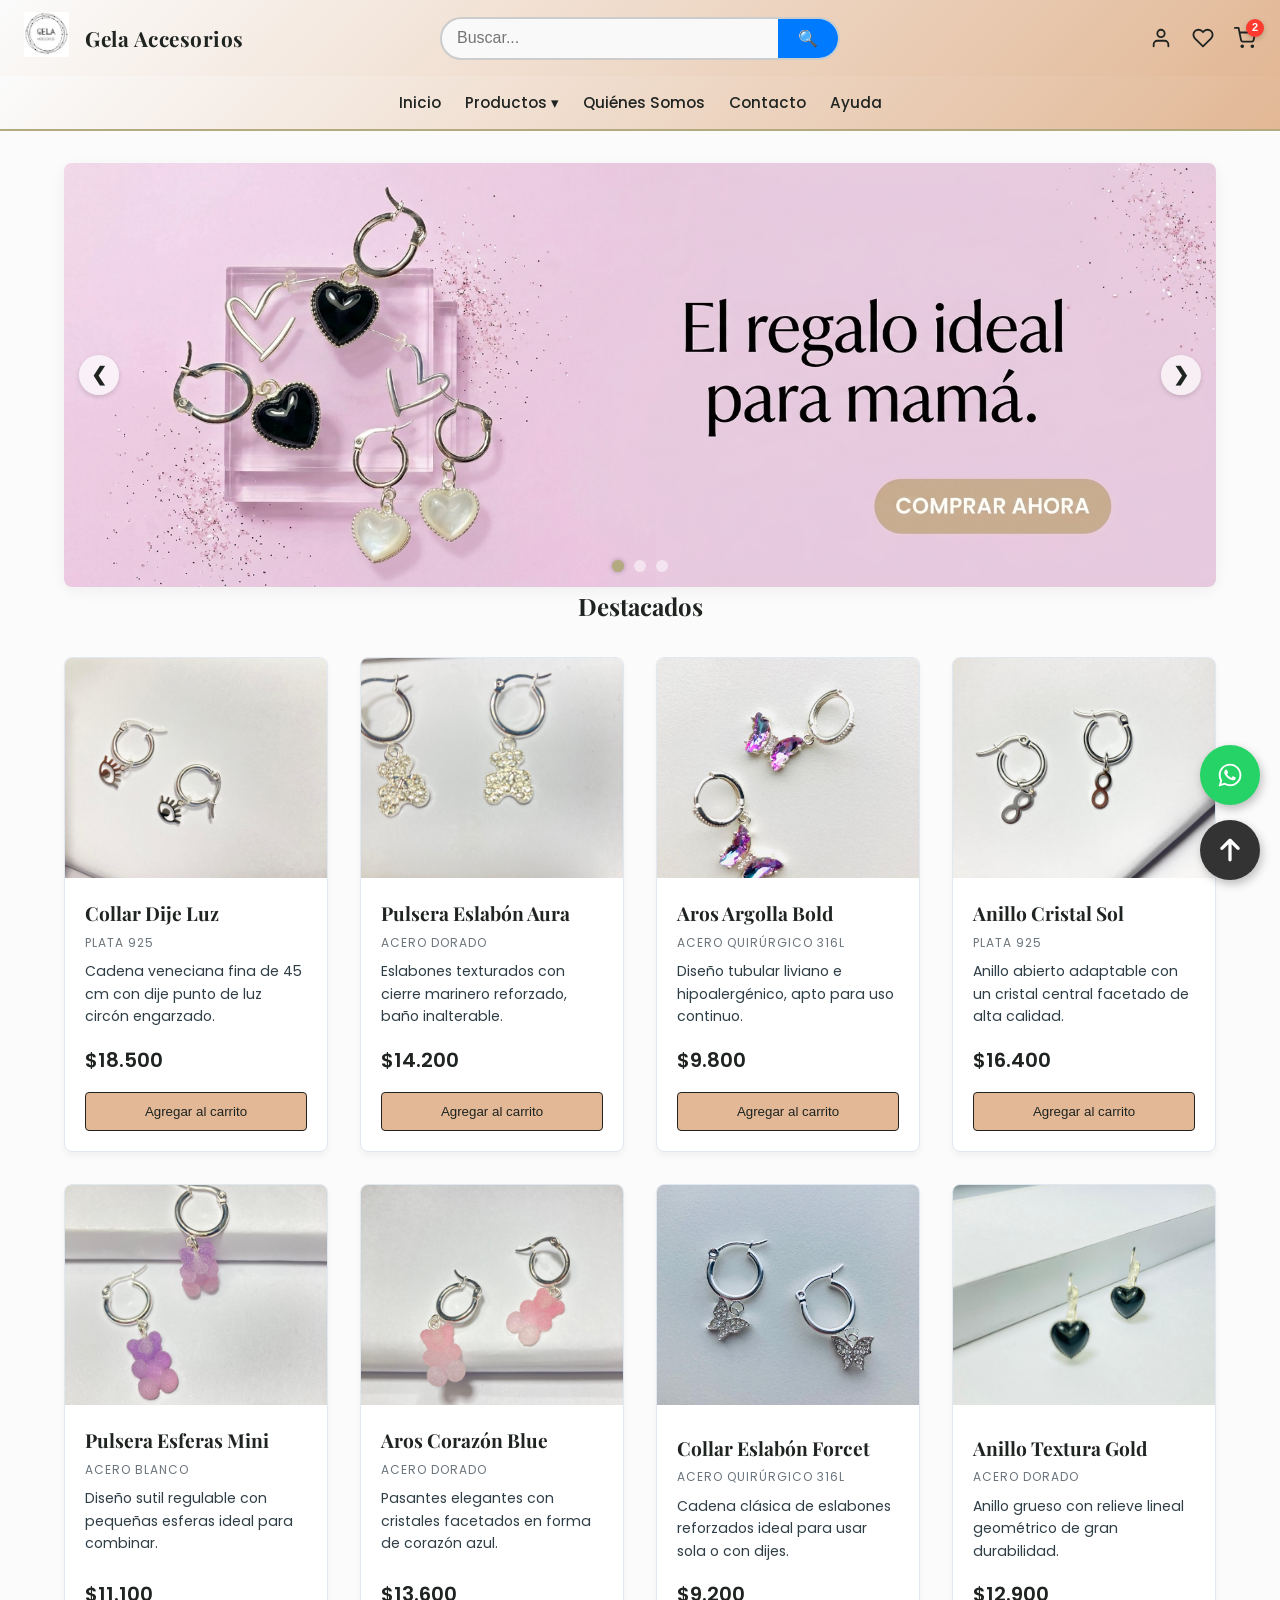
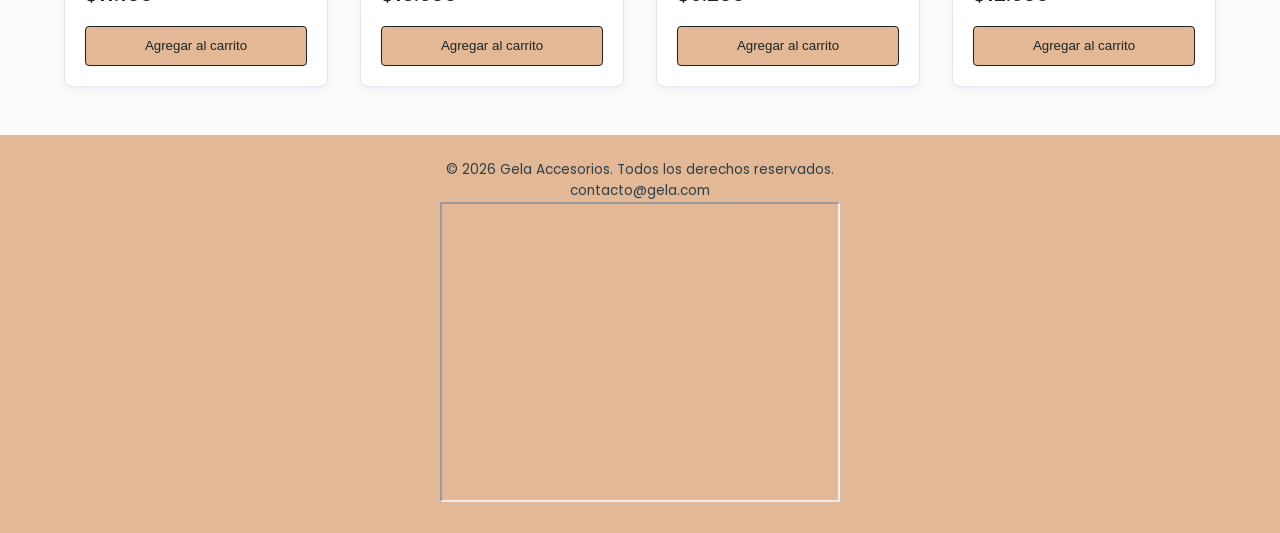
==== index.html @ bac07f98 "feat(index): clonar repositorio local se crea el proyecto en github, se clona todo el repositorio lo" ====
<!DOCTYPE html>
<html lang="es">
<head>
    <meta charset="UTF-8">
    <meta name="viewport" content="width=device-width, initial-scale=1.0">
    <title>Gela | Accesorios de Moda</title>
    <!-- Google Fonts: Playfair Display + Poppins -->
    <link rel="preconnect" href="https://fonts.googleapis.com">
    <link rel="preconnect" href="https://fonts.gstatic.com" crossorigin>
    <link href="https://fonts.googleapis.com/css2?family=Playfair+Display:wght@600;700&family=Poppins:wght@300;400;500;600&display=swap" rel="stylesheet">

    <!-- CSS Externo con ruta relativa desde la raíz -->
    <link rel="stylesheet" href="./css/styles.css">

    <link rel="icon" type="image/png" href="./assets/img/logo.png">

</head>
<body id="arriba">

    <!-- Encabezado con Logo y Título -->
    <header class="header">
        <!-- Bloque 1: Marca (Izquierda) -->
        <div class="header__brand">
            <a href="./index.html" class="nav__link">
                <img src="./assets/img/ui/logo.png" alt="Logotipo oficial de Gela Joyas" width="120" class="header__logo">
            </a>
            <div class="header__textos">
                <h1 class="header__title">Gela Accesorios</h1>            
            </div>
        </div>
        <!-- Bloque 2: Buscador (Centro) -->
        <form class="search-container" onsubmit="return false;">
            <input type="search" placeholder="Buscar..." class="search-input">
            <button type="submit" class="search-btn">🔍</button>
        </form>
        <!-- Bloque 3: Espaciador Invisible (Derecha) -->
        <nav class="header__actions">
            <!-- Icono de Usuario -->
            <a href="./pages/login.html" class="action-btn" title="Iniciar Sesión">
                <svg xmlns="http://w3.org" width="22" height="22" viewBox="0 0 24 24" fill="none" stroke="currentColor" stroke-width="2" stroke-linecap="round" stroke-linejoin="round"><path d="M20 21v-2a4 4 0 0 0-4-4H8a4 4 0 0 0-4 4v2"></path><circle cx="12" cy="7" r="4"></circle></svg>
            </a>
            <!-- Icono de Favoritos -->
            <a href="./pages/favoritos.html" class="action-btn" title="Mis Favoritos">
                <svg xmlns="http://w3.org" width="22" height="22" viewBox="0 0 24 24" fill="none" stroke="currentColor" stroke-width="2" stroke-linecap="round" stroke-linejoin="round"><path d="M20.84 4.61a5.5 5.5 0 0 0-7.78 0L12 5.67l-1.06-1.06a5.5 5.5 0 0 0-7.78 7.78l1.06 1.06L12 21.23l7.78-7.78 1.06-1.06a5.5 5.5 0 0 0 0-7.78z"></path></svg>
            </a>
            <!-- Icono de Carrito con Contador -->
            <a href="./pages/carrito.html" class="action-btn action-btn--cart" title="Carrito de Compras">
                <svg xmlns="http://w3.org" width="22" height="22" viewBox="0 0 24 24" fill="none" stroke="currentColor" stroke-width="2" stroke-linecap="round" stroke-linejoin="round"><circle cx="9" cy="21" r="1"></circle><circle cx="20" cy="21" r="1"></circle><path d="M1 1h4l2.68 13.39a2 2 0 0 0 2 1.61h9.72a2 2 0 0 0 2-1.61L23 6H6"></path></svg>
                <span class="cart-badge">2</span>
            </a>
        </nav>
    </header>



    <!-- Barra de Navegación con Lista Desordenada -->
    <nav class="nav">
        <ul class="nav__list">
            <li class="nav__item"><a href="./index.html" class="nav__link">Inicio</a></li>            
            <li class="dropdown nav__item">
                <a href="./pages/productos.html" class="drop-btn">Productos ▾</a>
                <ul class="dropdown-menu">
                    <li><a href="#">Plata 925</a></li>
                    <li><a href="#">Acero Quirúrgico</a></li>
                    <li><a href="#">Acero Blanco</a></li>
                    <li><a href="#">Acero Dorado</a></li>
                </ul>
            </li>
            <li class="nav__item"><a href="./pages/quienes-somos.html" class="nav__link">Quiénes Somos</a></li>
            <li class="nav__item"><a href="./pages/contacto.html" class="nav__link">Contacto</a></li>
            <li class="nav__item"><a href="./pages/ayuda.html" class="nav__link">Ayuda</a></li>
        </ul>
    </nav>


    <!-- Contenido Principal -->
    <!-- Contenido Principal -->
    <main class="main-content">

        <!-- SECCIÓN 1: Banner / Carrusel (Ocupa todo el ancho) -->
        <!-- SECCIÓN 1: Banner / Carrusel (Contenido a 1200px con 3 slides, hipervínculos y flechas) -->
        <section class="banner-carousel">
            <!-- 1. Tres controles de radio (uno para cada banner) -->
            <input type="radio" name="carousel-control" id="slide-1" checked class="banner-carousel__input">
            <input type="radio" name="carousel-control" id="slide-2" class="banner-carousel__input">
            <input type="radio" name="carousel-control" id="slide-3" class="banner-carousel__input">

            <!-- 2. Contenedor con imágenes envueltas en hipervínculos -->
            <div class="banner-carousel__slides">
                <!-- Banner 1 -->
                <div class="banner-carousel__slide">
                    <a href="./pages/productos.html" class="banner-carousel__link" title="Ver Especial Día de la Madre">
                        <img src="./assets/img/banners/banner-carrousel-inicio-especial-dia-de-la-madre.jpg" alt="Especial Dia de la Madre">
                    </a>
                </div>
                <!-- Banner 2 -->
                <div class="banner-carousel__slide">
                    <a href="./pages/contacto.html" class="banner-carousel__link" title="Ver Productos con descuento">
                        <img src="./assets/img/banners/banner-carrousel-inicio-descuento-3.jpg" alt="Descuento para pagos con Transferencia o Efectivo">
                    </a>
                </div>
                <!-- Banner 3 (NUEVO) -->
                <div class="banner-carousel__slide">
                    <a href="./pages/carrito.html" class="banner-carousel__link" title="Ver Pagos en Cuotas sin Interés">
                        <img src="./assets/img/banners/banner-carrousel-inicio-cuotas-3.jpg" alt="Pagos en Cuotas sin Interés">
                    </a>
                </div>
            </div>

            <!-- 3. NUEVO: Flechas de navegación (Aparecen condicionalmente según el slide activo) -->
            <div class="banner-carousel__arrows">
                <!-- Flechas que se muestran cuando está el Slide 1 -->
                <div class="banner-carousel__arrow-group arrow-group-1">
                    <label for="slide-3" class="banner-carousel__arrow arrow-left">❮</label>
                    <label for="slide-2" class="banner-carousel__arrow arrow-right">❯</label>
                </div>
                <!-- Flechas que se muestran cuando está el Slide 2 -->
                <div class="banner-carousel__arrow-group arrow-group-2">
                    <label for="slide-1" class="banner-carousel__arrow arrow-left">❮</label>
                    <label for="slide-3" class="banner-carousel__arrow arrow-right">❯</label>
                </div>
                <!-- Flechas que se muestran cuando está el Slide 3 -->
                <div class="banner-carousel__arrow-group arrow-group-3">
                    <label for="slide-2" class="banner-carousel__arrow arrow-left">❮</label>
                    <label for="slide-1" class="banner-carousel__arrow arrow-right">❯</label>
                </div>
            </div>

            <!-- 4. Puntos controladores de abajo (Actualizado a 3) -->
            <div class="banner-carousel__controls">
                <label for="slide-1" class="banner-carousel__bullet"></label>
                <label for="slide-2" class="banner-carousel__bullet"></label>
                <label for="slide-3" class="banner-carousel__bullet"></label>
            </div>
        </section>

        <!-- SECCIÓN 2: Productos Destacados (Estructura optimizada de 2 filas de 4 productos) -->
        <section class="catalog">
        <h2 class="section-title">Destacados</h2>
        
        <div class="products-grid-container">
            <!-- Fila 1 - Producto 1 -->
            <article class="card">
            <img src="assets/img/products/aros-acero-blanco-argolla-dije-1.jpg" alt="Collar con un dije de punto de luz en plata 925" class="card__img">
            <div class="card__body">
                <h3 class="card__title">Collar Dije Luz</h3>
                <span class="card__material">Plata 925</span>
                <p class="card__description">Cadena veneciana fina de 45 cm con dije punto de luz circón engarzado.</p>
                <p class="card__price">$18.500</p>
                <button class="card__btn">Agregar al carrito</button>
            </div>
            </article>

            <!-- Fila 1 - Producto 2 -->
            <article class="card">
            <img src="assets/img/products/aros-acero-blanco-argolla-dije-2.jpg" alt="Pulsera de eslabones gruesos de acero dorado" class="card__img">
            <div class="card__body">
                <h3 class="card__title">Pulsera Eslabón Aura</h3>
                <span class="card__material">Acero Dorado</span>
                <p class="card__description">Eslabones texturados con cierre marinero reforzado, baño inalterable.</p>
                <p class="card__price">$14.200</p>
                <button class="card__btn">Agregar al carrito</button>
            </div>
            </article>

            <!-- Fila 1 - Producto 3 -->
            <article class="card">
            <img src="assets/img/products/aros-acero-blanco-argolla-dije-3.jpg" alt="Aros argollas bold gruesas de acero quirúrgico" class="card__img">
            <div class="card__body">
                <h3 class="card__title">Aros Argolla Bold</h3>
                <span class="card__material">Acero Quirúrgico 316L</span>
                <p class="card__description">Diseño tubular liviano e hipoalergénico, apto para uso continuo.</p>
                <p class="card__price">$9.800</p>
                <button class="card__btn">Agregar al carrito</button>
            </div>
            </article>

            <!-- Fila 1 - Producto 4 -->
            <article class="card">
            <img src="./assets/img/products/aros-acero-blanco-argolla-dije-4.jpg" alt="Anillo regulable con cristal brillante central" class="card__img">
            <div class="card__body">
                <h3 class="card__title">Anillo Cristal Sol</h3>
                <span class="card__material">Plata 925</span>
                <p class="card__description">Anillo abierto adaptable con un cristal central facetado de alta calidad.</p>
                <p class="card__price">$16.400</p>
                <button class="card__btn">Agregar al carrito</button>
            </div>
            </article>

            <!-- Fila 2 - Producto 5 -->
            <article class="card">
            <img src="./assets/img/products/aros-acero-blanco-argolla-dije-5.jpg" alt="Pulsera delicada de acero blanco con dijes pequeños" class="card__img">
            <div class="card__body">
                <h3 class="card__title">Pulsera Esferas Mini</h3>
                <span class="card__material">Acero Blanco</span>
                <p class="card__description">Diseño sutil regulable con pequeñas esferas ideal para combinar.</p>
                <p class="card__price">$11.100</p>
                <button class="card__btn">Agregar al carrito</button>
            </div>
            </article>

            <!-- Fila 2 - Producto 6 -->
            <article class="card">
            <img src="./assets/img/products/aros-acero-blanco-argolla-dije-6.jpg" alt="Aros colgantes dorados con dije de corazón azul brillante" class="card__img">
            <div class="card__body">
                <h3 class="card__title">Aros Corazón Blue</h3>
                <span class="card__material">Acero Dorado</span>
                <p class="card__description">Pasantes elegantes con cristales facetados en forma de corazón azul.</p>
                <p class="card__price">$13.600</p>
                <button class="card__btn">Agregar al carrito</button>
            </div>
            </article>

            <!-- Fila 2 - Producto 7 -->
            <article class="card">
            <a href="./pages/productos.html">
                <img src="./assets/img/products/aros-acero-blanco-argolla-dije-7.jpg" alt="Collar de cadena de eslabones medianos de acero quirurgico" class="card__img">
            </a>
            <div class="card__body">
                <h3 class="card__title">Collar Eslabón Forcet</h3>
                <span class="card__material">Acero Quirúrgico 316L</span>
                <p class="card__description">Cadena clásica de eslabones reforzados ideal para usar sola o con dijes.</p>
                <p class="card__price">$9.200</p>
                <button class="card__btn">Agregar al carrito</button>
            </div>
            </article>

            <!-- Fila 2 - Producto 8 -->
            <article class="card">
            <a href="./pages/productos.html">
                <img src="./assets/img/products/aros-acero-blanco-colgante-1.jpg" alt="Anillo ancho de acero dorado con detalles grabados" class="card__img">
            </a>
            <div class="card__body">
                <h3 class="card__title">Anillo Textura Gold</h3>
                <span class="card__material">Acero Dorado</span>
                <p class="card__description">Anillo grueso con relieve lineal geométrico de gran durabilidad.</p>
                <p class="card__price">$12.900</p>
                <button class="card__btn">Agregar al carrito</button>
            </div>
            </article>
        </div>
        </section>


    </main>


    <!-- Pie de página -->
    <footer class="footer">
        <p>&copy; 2026 Gela Accesorios. Todos los derechos reservados.</p>
        <p><a href="mailto:contacto@gela.com">contacto@gela.com</a></p>
        <div class="multimedia__location-container">
            <iframe src="https://www.google.com/maps/embed?pb=!1m14!1m8!1m3!1d3271.453018728175!2d-57.953258886656286!3d-34.92017382270907!3m2!1i1024!2i768!4f13.1!3m3!1m2!1s0x95a2e62e3fc93575%3A0x6ffaec3bf616e000!2sPlaza%20Moreno!5e0!3m2!1ses!2sar!4v1790813169656!5m2!1ses!2sar" 
            width="400" height="300" allowfullscreen="" loading="lazy" referrerpolicy="strict-origin-when-cross-origin" title="Ubicación de nuestro showroom de joyas"></iframe>
        </div>
    </footer>

    <!-- Contenedor de botones flotantes -->
    <div class="botones-flotantes">
        
        <!-- Botón de WhatsApp -->
        <a href="https://wa.me" class="btn-flotante btn-whatsapp" target="_blank" aria-label="Chat de WhatsApp">
        <!-- Icono Oficial de WhatsApp en SVG -->
        <svg xmlns="http://w3.org" viewBox="0 0 448 512" class="icono-svg">
            <path fill="currentColor" d="M380.9 97.1C339 55.1 283.2 32 223.9 32c-122.4 0-222 99.6-222 222 0 39.1 10.2 77.3 29.6 111L0 480l117.7-30.9c32.4 17.7 68.9 27 106.1 27h.1c122.3 0 224.1-99.6 224.1-222 0-59.3-25.2-115-67.1-157zm-157 341.6c-33.2 0-65.7-8.9-94-25.7l-6.7-4-69.8 18.3L72 359.2l-4.4-7c-18.5-29.4-28.2-63.3-28.2-98.2 0-101.7 82.8-184.5 184.6-184.5 49.3 0 95.6 19.2 130.4 54.1 34.8 34.9 56.2 81.2 56.1 130.5 0 101.8-84.9 184.6-186.6 184.6zm101.2-138.2c-5.5-2.8-32.8-16.2-37.9-18-5.1-1.9-8.8-2.8-12.5 2.8-3.7 5.6-14.3 18-17.6 21.8-3.2 3.7-6.5 4.2-12 1.4-32.6-16.3-54-29.1-75.5-66-5.7-9.8 5.7-9.1 16.3-30.3 1.8-3.7.9-6.9-.5-9.7-1.4-2.8-12.5-30.1-17.1-41.2-4.5-10.8-9.1-9.3-12.5-9.5-3.2-.2-6.9-.2-10.6-.2-3.7 0-9.7 1.4-14.8 6.9-5.1 5.6-19.4 19-19.4 46.3 0 27.3 19.9 53.7 22.6 57.4 2.8 3.7 39.1 59.7 94.8 83.8 35.2 15.2 49 16.5 66.6 13.9 10.7-1.6 32.8-13.4 37.4-26.4 4.6-13 4.6-24.1 3.2-26.4-1.3-2.5-5-3.9-10.5-6.6z"/>
        </svg>
        </a>

        <!-- Botón Volver Arriba -->
        <a href="#arriba" class="btn-flotante btn-subir" aria-label="Volver arriba">
        <!-- Flecha Estilizada en SVG -->
        <svg xmlns="http://w3.org" viewBox="0 0 384 512" class="icono-svg">
            <path fill="currentColor" d="M214.6 41.4c-12.5-12.5-32.8-12.5-45.3 0l-160 160c-12.5 12.5-12.5 32.8 0 45.3s32.8 12.5 45.3 0L160 141.2V448c0 17.7 14.3 32 32 32s32-14.3 32-32V141.2L329.4 246.6c12.5 12.5 32.8 12.5 45.3 0s12.5-32.8 0-45.3l-160-160z"/>
        </svg>
        </a>

    </div>

</body>
</html>
---- css/styles.css ----
/* INDICE 

1- RESET Y CONFIGURACIÓN BASE
2- HEADER
3- BARRA DE NAVEGACIÓN
4- CONTENIDO PRINCIPAL & SECCIONES COMPLETAS (index.html)
5- FOOTER
6- FOOTER
7- SECCIÓN PRODUCTOS CON FLEXBOX
8- SECCIÓN RESEÑAS CON CSS GRID
9- ESTILOS BASE DEL FORMULARIO DE CONTACTO (contacto.html)
10- MEDIA QUERIES - DISEÑO RESPONSIVO
*/



/* ==========================================================================
   1. RESET Y CONFIGURACIÓN BASE
   ========================================================================== */
* {
  margin: 0;
  padding: 0;
  box-sizing: border-box;
}

:root {
  /* Paleta cromática: Gela Joyas */
  --color-primary: #1f2421;      /* Carbón / Grafito oscuro */
  --color-accent: #b4aa80;       /* Dorado satinado */
  --color-accent-light: #e2b896; /* Dorado suave */
  --color-bg-light: #fbfbfb;     /* Blanco roto */
  --color-surface: #ffffff;      /* Superficie tarjetas */
  --color-text: #2f3e46;         /* Texto principal legible */
  --color-muted: #6c757d;        /* Texto secundario */
  --color-border: #e2e8f0;       /* Bordes sutiles */

  /* Tipografías de Google Fonts */
  --font-titles: 'Playfair Display', serif;
  --font-body: 'Poppins', sans-serif;
}

body {
  font-family: var(--font-body);
  background-color: var(--color-bg-light);
  color: var(--color-text);
  line-height: 1.6;
  min-height: 100vh;
  display: flex;
  flex-direction: column;
}

/* ==========================================================================
   2. HEADER
   ========================================================================== */
.header {
  background: linear-gradient(135deg, var(--color-bg-light) 0%, var(--color-accent-light) 100%);
  color: var(--color-surface);
  padding: 0.75rem 1.5rem; 
  display: flex;
  align-items: center;  
  justify-content: space-between;
}

/* NUEVO: Mantiene el logo y el texto juntos a la izquierda con su propio espacio */
.header__brand {
  display: flex;
  align-items: center;
  gap: 1rem;
  flex: 1; /* Permite que el contenedor crezca y ocupe espacio disponible */
  min-width: 220px; /* Evita que el contenido se desborde en pantallas pequeñas */
}

.header__logo {
  max-width: 45px;
  height: auto;
}

.header__title {
  font-family: var(--font-titles);
  font-size: 1.3rem;
  letter-spacing: 0.5px;
  color: var(--color-primary);
  margin: 0;
  line-height: 1; /* Evita que el título genere altura extra innecesaria */
}

/* Contenedor principal de la barra de búsqueda */
.search-container {
  display: flex;
  align-items: center;
  width: 100%;
  max-width: 400px; /* Controla el ancho máximo */
  margin: 0;  
  border: 2px solid #ccc;
  border-radius: 25px; /* Bordes redondeados */
  overflow: hidden; /* Mantiene el contenido dentro de los bordes redondeados */
  background-color: #f9f9f9; /* Color de fondo suave */
  transition: border-color 0.3s ease;
}

/* Estilos para el campo de texto */
.search-input {
  flex: 1;
  border: none;
  padding: 10px 15px;
  font-size: 16px;
  outline: none; /* Quita el borde azul por defecto del navegador */
  background: transparent;
}

/* Estilos para el botón de búsqueda */
.search-btn {
  background: #007BFF; /* Color azul de fondo */
  border: none;
  color: white;
  padding: 10px 20px;
  cursor: pointer;
  font-size: 16px;
  transition: background 0.3s ease;
}

/* Efecto al pasar el mouse por el botón */
.search-btn:hover {
  background: #0056b3;
}

/* Efecto visual cuando el usuario hace clic dentro de la barra */
.search-container:focus-within {
  border-color: #007BFF;
  box-shadow: 0 0 8px rgba(0, 123, 255, 0.2);
}


/* NUEVO - Bloque 3: Menú de acciones a la derecha */
.header__actions {
  display: flex;
  align-items: center;
  justify-content: flex-end; /* Empuja los iconos hacia el extremo derecho */
  gap: 1.25rem; /* Espaciado entre cada icono */
  flex: 1; 
  min-width: 220px; /* IMPORTANTE: Mismo tamaño mínimo que .header__brand para no romper el centrado */
}

/* Estilos individuales para cada icono/enlace */
.action-btn {
  text-decoration: none;
  color: var(--color-primary); 
  display: flex;
  align-items: center;
  transition: transform 0.2s ease, color 0.2s ease;
  position: relative; /* Clave para posicionar el contador encima */
}

/* Efecto hover interactivo */
.action-btn:hover {
  transform: scale(1.1); /* Crece sutilmente al pasar el mouse */
  opacity: 0.8;
}

.cart-badge { /* contador flotante del carrito*/
  position: absolute;
  top: -8px;      /* Lo mueve hacia arriba del icono */
  right: -8px;    /* Lo mueve hacia la derecha del icono */
  background-color: #ff3b30; /* Rojo vibrante de alerta */
  color: white;
  font-size: 11px;
  font-weight: bold;
  font-family: sans-serif;
  border-radius: 50%;
  width: 18px;
  height: 18px;
  display: flex;
  align-items: center;
  justify-content: center;
  box-shadow: 0 2px 5px rgba(0,0,0,0.2);
}


/* ==========================================================================
   3. BARRA DE NAVEGACIÓN
   ========================================================================== */
.nav {
  background: linear-gradient(135deg, var(--color-bg-light) 0%, var(--color-accent-light) 100%);
  border-bottom: 2px solid var(--color-accent);
}

.nav__list {
  list-style: none; /* Quita viñetas */
  display: flex;    /* Alinea horizontalmente */
  justify-content: center;
  gap: 1.5rem;
  padding: 0.85rem 1rem;
}

/* CLAVE 1: El padre debe ser relativo para que el submenú se alinee justo debajo */
.dropdown {
  position: relative;
}

.nav__link, .drop-btn {
  text-decoration: none; /* Quita subrayado */
  color: var(--color-primary);
  font-size: 0.95rem;
  font-weight: 500;
  transition: color 0.3s ease;
  background: none;
  border: none;
  cursor: pointer;
  padding: 0;
}

.nav__link:hover, .drop-btn:hover {
  color: var(--color-accent);
}

/* Ocultar el submenú por defecto */
.dropdown-menu {
  display: none;
  position: absolute;
  top: 100%; /* Justo debajo del elemento principal */
  left: 50%; /* Lo centramos respecto al botón "Categorías" */
  transform: translateX(-50%); /* Ajuste fino de centrado */
  background-color: var(--color-accent-light); /* Usa tu color primario */
  border: 1px solid var(--color-accent); /* Borde sutil a juego */
  list-style: none;
  min-width: 160px;
  box-shadow: 0px 8px 16px rgba(0,0,0,0.2);
  padding: 0;
  margin: 0;
  z-index: 100; /* Asegura que quede por encima de otros elementos */
}

/* Mostrar el submenú al pasar el cursor */
.dropdown:hover .dropdown-menu {
  display: block;
}

/* Estilos de los enlaces del submenú */
.dropdown-menu li a {
  display: block;
  color: var(--color-text);
  text-decoration: none;
  padding: 10px 15px;
  font-size: 0.9rem;
  transition: background-color 0.2s ease;
}

.dropdown-menu li a:hover {
  background-color: var(--color-accent); /* Cambia al color acento al pasar el cursor */
  color: var(--color-primary); /* Invierte el color de texto si es necesario */
}


/* ==========================================================================
   4. CONTENIDO PRINCIPAL & SECCIONES COMPLETAS (index.html)
   ========================================================================== */

/* Cambiamos esto para que las secciones internas puedan tocar los bordes de la pantalla */
.main-content {
  flex: 1; 
  width: 100%;
  margin: 0; /* Remueve los márgenes laterales antiguos */
}

/* --- SECCIÓN 1: CARRUSEL DE BANNERS SIN JS --- */
.banner-carousel {
  position: relative;
  max-width: 1200px;      
  width: 90%;             
  margin: 2rem auto 0 auto; 
  overflow: hidden; 
  border-radius: 8px;     
  box-shadow: 0 4px 15px rgba(0, 0, 0, 0.05); 
}

.banner-carousel__input {
  display: none;
}

/* Enlaces del banner */
.banner-carousel__link {
  display: block;
  width: 100%;
  cursor: pointer;
}

/* Contenedor flexible actualizado para 3 banners (300% de ancho) */
.banner-carousel__slides {
  display: flex;
  width: 300%; 
  transition: transform 0.6s cubic-bezier(0.4, 0, 0.2, 1); /* Animación de deslizamiento más elegante */
}

/* Cada slide individual representa un tercio exacto del total (100% de la visual del carrusel) */
.banner-carousel__slide {
  width: 33.3333%; 
}

.banner-carousel__slide img {
  width: 100%;
  height: auto;           
  display: block;
}

/* LÓGICA DE MOVIMIENTO PARA 3 SLIDES */
#slide-1:checked ~ .banner-carousel__slides {
  transform: translateX(0%);
}

#slide-2:checked ~ .banner-carousel__slides {
  transform: translateX(-33.3333%);
}

#slide-3:checked ~ .banner-carousel__slides {
  transform: translateX(-66.6666%);
}

/* --- SISTEMA DE FLECHAS FLOTANTES PURO CSS --- */

/* Ocultamos todos los grupos de flechas por defecto */
.banner-carousel__arrow-group {
  display: none;
  position: absolute;
  top: 50%;
  left: 0;
  right: 0;
  transform: translateY(-50%);
  justify-content: space-between;
  padding: 0 15px;
  z-index: 5;
  pointer-events: none; /* Evita que el contenedor invisible tape los clics del banner */
}

/* Estilo estético de cada flecha individual */
.banner-carousel__arrow {
  background-color: rgba(255, 255, 255, 0.7);
  color: var(--color-primary);
  width: 40px;
  height: 40px;
  border-radius: 50%;
  display: flex;
  align-items: center;
  justify-content: center;
  font-size: 1.2rem;
  font-weight: bold;
  cursor: pointer;
  user-select: none;
  transition: background-color 0.2s ease, transform 0.2s ease;
  pointer-events: auto; /* Reactiva los clics exclusivamente en los círculos de las flechas */
  box-shadow: 0 2px 5px rgba(0,0,0,0.15);
}

.banner-carousel__arrow:hover {
  background-color: rgba(255, 255, 255, 0.95);
  transform: scale(1.1);
}

/* Muestra ÚNICAMENTE el grupo de flechas que corresponde al radio button que está :checked */
#slide-1:checked ~ .banner-carousel__arrows .arrow-group-1,
#slide-2:checked ~ .banner-carousel__arrows .arrow-group-2,
#slide-3:checked ~ .banner-carousel__arrows .arrow-group-3 {
  display: flex;
}

/* --- PUNTOS CONTROLADORES INFERIORES --- */
.banner-carousel__controls {
  position: absolute;
  bottom: 15px;
  left: 50%;
  transform: translateX(-50%);
  display: flex;
  gap: 10px;
  z-index: 5;
}

.banner-carousel__bullet {
  width: 12px;
  height: 12px;
  background-color: rgba(255, 255, 255, 0.5);
  border-radius: 50%;
  cursor: pointer;
  transition: background-color 0.3s ease;
}

/* Sincronización del color del puntito activo para las 3 opciones */
#slide-1:checked ~ .banner-carousel__controls .banner-carousel__bullet:nth-child(1),
#slide-2:checked ~ .banner-carousel__controls .banner-carousel__bullet:nth-child(2),
#slide-3:checked ~ .banner-carousel__controls .banner-carousel__bullet:nth-child(3) {
  background-color: var(--color-accent);
  box-shadow: 0 0 5px rgba(0, 0, 0, 0.3);
}



/* --- SECCIÓN 2: PRODUCTOS DESTACADOS --- */
.featured-products {
  max-width: 1200px; /* Centra el bloque de productos para que no se estire de borde a borde en monitores gigantes */
  width: 90%;
  margin: 3rem auto; /* Separa de arriba y centra horizontalmente */
}

.featured-products__title {
  font-family: var(--font-titles);
  color: var(--color-primary);
  text-align: center;
  font-size: 2rem;
  margin-bottom: 2rem;
  position: relative;
}

/* Línea decorativa debajo del título de productos */
.featured-products__title::after {
  content: '';
  position: absolute;
  bottom: -8px;
  left: 50%;
  transform: translateX(-50%);
  width: 60px;
  height: 3px;
  background-color: var(--color-accent);
}

/* Grilla adaptable automática usando Grid Layout */
.products-grid {
  display: grid;
  grid-template-columns: repeat(auto-fit, minmax(240px, 1fr)); /* Crea columnas dinámicas según el espacio disponible */
  gap: 1.75rem;
}

/* --- TARJETAS DE PRODUCTOS (E-COMMERCE CARD) --- */
.product-card {
  background-color: var(--color-surface);
  border: 1px solid var(--color-border);
  border-radius: 8px;
  overflow: hidden;
  display: flex;
  flex-direction: column;
  transition: transform 0.3s ease, box-shadow 0.3s ease;
}

.product-card:hover {
  transform: translateY(-5px); /* Pequeño salto hacia arriba al pasar por encima */
  box-shadow: 0 10px 20px rgba(0, 0, 0, 0.05);
}

.product-card__img-container {
  width: 100%;
  aspect-ratio: 1 / 1; /* Obliga a que el espacio de la foto sea un cuadrado perfecto */
  background-color: #f4f4f4;
  overflow: hidden;
}

.product-card__img {
  width: 100%;
  height: 100%;
  object-fit: cover;
  transition: transform 0.5s ease;
}

.product-card:hover .product-card__img {
  transform: scale(1.05); /* Zoom sutil a la joya al hacer hover */
}

.product-card__content {
  padding: 1.25rem;
  display: flex;
  flex-direction: column;
  flex: 1; /* Hace que el botón siempre quede alineado abajo de la tarjeta */
}

.product-card__title {
  font-family: var(--font-body);
  font-size: 1.05rem;
  font-weight: 600;
  color: var(--color-primary);
  margin-bottom: 0.25rem;
}

.product-card__material {
  font-size: 0.85rem;
  color: var(--color-muted);
  margin-bottom: 0.75rem;
}

.product-card__price {
  font-size: 1.25rem;
  font-weight: 700;
  color: var(--color-primary);
  margin-bottom: 1rem;
  margin-top: auto; /* Empuja el precio y botón al fondo */
}

.product-card__btn {
  text-decoration: none;
  text-align: center;
  background-color: var(--color-primary);
  color: var(--color-surface);
  padding: 0.65rem;
  font-size: 0.9rem;
  font-weight: 500;
  border-radius: 4px;
  transition: background-color 0.2s ease, color 0.2s ease;
}

.product-card__btn:hover {
  background-color: var(--color-accent);
  color: var(--color-primary);
}

/* ==========================================================================
   5. FOOTER
   ========================================================================== */
.footer {
  background-color: var(--color-accent-light);
  color: var(--color-text);
  text-align: center;
  padding: 1.5rem 1rem;
  font-size: 0.85rem;
  margin-top: auto; /* Garantiza que si hay poco contenido el footer se quede abajo */
}

.footer a {
  color: var(--color-text);
  text-decoration: none;
}


/* ==========================================================================
   6. FOOTER
   ========================================================================== */
.footer {
  background-color: var(--color-accent-light);
  color: var(--color-text);
  text-align: center;
  padding: 1.5rem 1rem;
  font-size: 0.85rem;
}

.footer a {
  color: var(--color-text);
  text-decoration: none;
}

/* ==========================================================================
   7. SECCIÓN PRODUCTOS CON CSS GRID LAYOUT
   ========================================================================== */
.section-title {
  font-family: var(--font-titles);
  color: var(--color-primary);
  text-align: center;
  margin-bottom: 2rem;
}

/* El nuevo contenedor inteligente centrado a 1200px */
.products-grid-container {
  display: grid;
  /* Define exactamente 4 columnas de igual tamaño (1fr) */
  grid-template-columns: repeat(4, 1fr); 
  gap: 2rem; /* Mantiene la separación limpia de 2rem tanto en filas como en columnas */
  max-width: 1200px;
  width: 90%;
  margin: 0 auto 3rem auto; /* Centra el bloque general en la pantalla */
}

/* --- ESTILOS DE LA TARJETA (Mantenemos tu base con mejoras de alineación) --- */
.card {
  width: 100%; /* Deja que CSS Grid maneje el ancho exacto del bloque */
  background-color: var(--color-surface);
  border: 1px solid var(--color-border);
  border-radius: 8px;
  overflow: hidden;
  display: flex;
  flex-direction: column;
  box-shadow: 0 4px 6px rgba(0, 0, 0, 0.04);
  transition: transform 0.3s ease, box-shadow 0.3s ease;
}

.card:hover {
  transform: translateY(-5px);  
  box-shadow: 0 8px 15px rgba(0, 0, 0, 0.08);
}

.card__img {
  width: 100%;
  height: 220px;
  object-fit: cover;
}

.card__body {
  padding: 1.25rem;
  display: flex;
  flex-direction: column;
  flex-grow: 1; /* Esto hace que el interior responda armónicamente */
}

.card__title {
  font-family: var(--font-titles);
  font-size: 1.2rem;
  color: var(--color-primary);
  margin-bottom: 0.25rem;
}

.card__material {
  display: inline-block;
  font-size: 0.75rem;
  text-transform: uppercase;
  letter-spacing: 1px;
  color: var(--color-muted);
  margin-bottom: 0.5rem;
}

.card__description {
  font-size: 0.88rem;
  color: var(--color-text);
  margin-bottom: 1rem;
  flex-grow: 1; /* Si una descripción es más corta, estira este espacio para empujar el precio abajo */
}

.card__price {
  font-size: 1.25rem;
  font-weight: 600;
  color: var(--color-primary);
  margin-bottom: 1rem;
  margin-top: auto; /* Garantiza que los precios queden perfectamente en línea horizontal */
}

.card__btn {
  background-color: var(--color-accent-light);
  color: var(--color-primary);
  border: 1px solid var(--color-primary);
  padding: 0.7rem;
  border-radius: 4px;
  font-weight: 500;
  cursor: pointer;
  transition: background-color 0.3s ease, color 0.3s ease;
}

.card__btn:hover {
  background-color: var(--color-accent);
  color: var(--color-primary);
  border-color: var(--color-accent);
}

/* --- RESPONSIVE DESIGN (BUENA PRÁCTICA PROFESIONAL) --- */
/* Si la pantalla es más chica (tablets), pasa automáticamente a 2 columnas */
@media (max-width: 1024px) {
  .products-grid-container {
    grid-template-columns: repeat(2, 1fr);
  }
}

/* Si es un celular, se apilan en 1 sola columna para que se lea perfecto */
@media (max-width: 580px) {
  .products-grid-container {
    grid-template-columns: 1fr;
    gap: 1.5rem;
  }
}


/* ==========================================================================
   8. SECCIÓN RESEÑAS CON CSS GRID
   ========================================================================== */
.reviews {
  /* Modificado: Ahora comparte el mismo ancho máximo y comportamiento que los productos */
  max-width: 1200px;
  width: 90%;
  margin: 4rem auto; /* El 'auto' se encarga de centrar la sección en la pantalla */
}

.reviews-grid {
  display: grid;
  grid-template-columns: repeat(3, 1fr); /* 3 columnas iguales en desktop */
  gap: 1.5rem;
  width: 100%; /* Asegura que ocupe el total de los 1200px disponibles en el padre */
}

.review-card {
  background-color: var(--color-surface);
  border: 1px solid var(--color-border);
  border-radius: 8px;
  padding: 1.5rem;
  box-shadow: 0 3px 6px rgba(0, 0, 0, 0.03);
  display: flex;
  flex-direction: column;
  justify-content: space-between;
}

.review-card__stars {
  color: var(--color-accent);
  font-size: 1.1rem;
  margin-bottom: 0.5rem;
}

.review-card__text {
  font-size: 0.9rem;
  font-style: italic;
  color: var(--color-text);
  margin-bottom: 1rem;
}

.review-card__author {
  font-size: 0.8rem;
  font-weight: 600;
  color: var(--color-muted);
}

/* ==========================================================================
   9. ESTILOS BASE DEL FORMULARIO DE CONTACTO (contacto.html)
   ========================================================================== */

/* --- ESTRUCTURA GENERAL --- */

.contact-section h2 { 
  text-align: center;
  margin-bottom: 1.5rem; 
  color: var(--color-primary); 
}

.contact-form {
  display: flex;
  flex-direction: column;
  gap: 1.25rem;
  max-width: 600px;
  margin: 0 auto;
}

.contact-form__group {
  display: flex;
  flex-direction: column;
  gap: 0.4rem;
}

.contact-form__label {
  font-size: 0.9rem;
  font-weight: 500;
  color: var(--color-primary);
}

/* --- CAMPOS DE TEXTO Y MENSAJE --- */

.contact-form__input,
.contact-form__textarea {
  width: 100%;
  padding: 0.75rem;
  border: 1px solid var(--color-border);
  border-radius: 4px;
  font-family: var(--font-body);
  font-size: 0.9rem;
  outline: none;
  transition: border-color 0.3s ease;
}

.contact-form__input:focus,
.contact-form__textarea:focus {
  border-color: var(--color-accent);
}

/* --- SECCIÓN BOTONES DE RADIO (SÍ/NO) --- */

.contact-form__fieldset {
  border: none;
  padding: 0;
  margin: 0;
}

.contact-form__radio-wrapper {
  display: flex;
  gap: 1.5rem;
  margin-top: 0.4rem;
}

.contact-form__radio-option {
  display: flex;
  align-items: center;
  gap: 0.4rem;
}

.contact-form__radio-option input[type="radio"],
.contact-form__radio-option label {
  cursor: pointer;
}

/* --- LÓGICA DESPLEGABLE (SIN JAVASCRIPT) --- */

/* Ocultamos el campo de pedido por defecto */
.contact-form__pedido-desplegable {
  display: none;
  margin-top: 1rem;
} 

/* Si el radio "Sí" está marcado adentro del wrapper, se muestra su hermano desplegable */
.contact-form__radio-wrapper:has(#radio-si:checked) ~ .contact-form__pedido-desplegable {
  display: block;
}

/* --- CASILLA DE CHECKBOX (BOLETÍN) --- */

.contact-form__group--checkbox {
  flex-direction: row;   
  align-items: center;   
  gap: 0.5rem;           
  padding-top: 0.25rem;  
}

.contact-form__group--checkbox input[type="checkbox"] {
  cursor: pointer;
  width: 16px;
  height: 16px;
  margin: 0;
  flex-shrink: 0;        
}

.contact-form__group--checkbox label {
  cursor: pointer;       
  font-size: 0.9rem;
  line-height: 1.2;      
  color: var(--color-primary);
}

/* --- BOTÓN DE ENVÍO --- */

.contact-form__button {
  background-color: var(--color-primary);
  color: var(--color-surface);
  border: none;
  padding: 0.85rem;
  font-weight: 600;
  border-radius: 4px;
  cursor: pointer;
  transition: background-color 0.3s ease;
}

.contact-form__button:hover {
  background-color: var(--color-accent);
  color: var(--color-primary);
}




/* ==========================================================================
   10. MEDIA QUERIES - DISEÑO RESPONSIVO
   ========================================================================== */
@media (max-width: 768px) {
  
  /* --- Ajustes del Header y Navegación --- */
  .header {
    flex-wrap: wrap; /* Permite que la barra de búsqueda baje a la segunda línea */
    padding: 0.75rem 1rem;
    gap: 1rem;
  }

  /* El logo y las acciones se quedan arriba compartiendo el espacio de forma limpia */
  .header__brand {
    min-width: auto; 
    flex: initial;
  }
  
  .header__actions {
    min-width: auto;
    flex: initial;
    gap: 1.2rem; /* Espacio ligeramente más compacto entre iconos en móvil */
  }

  /* Ajustado: Evita que el título crezca de más y rompa la línea superior */
  .header__title {
    font-size: 1.2rem; 
  }

  /* La barra de búsqueda toma el 100% del ancho y se posiciona abajo */
  .search-container {
    max-width: 100%;
    order: 3; /* Truco de Flexbox para mandarla al final del contenedor */
    margin-top: 5px;
  }

  /* Barra de navegación en móviles (Tus estilos existentes) */
  .nav__list {
    flex-direction: column;
    align-items: center;
    gap: 0.75rem;
  }

  /* --- Otros Componentes --- */
  /* Reseñas: Pasa de 3 columnas a 1 sola columna en pantallas menores a 768px */
  .reviews-grid {
    grid-template-columns: 1fr;
  }

  /* Formulario de contacto adaptado a móvil */
  .contact-form {
    width: 100%;
    padding: 0 0.5rem;
  }
}

/* PREGUNTAS FRECUENTES */

/* Contenedor principal de FAQs */
.faq-section {
  max-width: 800px;
  margin: 40px auto;
  padding: 0 20px;
  font-family: 'Poppins', sans-serif;
}

.faq-title {
  font-family: 'Playfair Display', serif;
  text-align: center;
  margin-bottom: 30px;
  color: #333;
}

.faq-container {
  display: flex;
  flex-direction: column;
  gap: 15px; /* Espaciado entre cada recuadro */
}

/* El recuadro de cada pregunta */
.faq-item {
  background-color: #ffffff;
  border: 1px solid #e0e0e0;
  border-radius: 8px;
  overflow: hidden;
  box-shadow: 0 2px 4px rgba(0, 0, 0, 0.02);
  transition: border-color 0.3s ease;
}

.faq-item:hover {
  border-color: #b59410; /* Color destacado (ej: dorado para joyas) al pasar el cursor */
}

/* El encabezado interactivo (Pregunta + Flecha) */
.faq-header {
  padding: 18px 20px;
  display: flex;
  justify-content: space-between;
  align-items: center;
  cursor: pointer;
  list-style: none; /* Oculta la flecha por defecto del navegador en Chrome/Firefox */
  font-weight: 500;
  color: #2c3e50;
  user-select: none;
}

/* Oculta la flecha por defecto en navegadores Safari */
.faq-header::-webkit-details-marker {
  display: none;
}

/* Alineación del ícono/emoji con el texto */
.faq-icon-title {
  display: flex;
  align-items: center;
  gap: 12px;
}

.faq-emoji {
  font-size: 1.2rem;
}

/* Estilos y animación de la flecha */
.faq-arrow {
  font-size: 0.8rem;
  color: #aaa;
  transition: transform 0.3s ease;
}

/* EFECTO MÁGICO: Cuando el <details> se abre, rota la flecha 180 grados */
.faq-item[open] .faq-arrow {
  transform: rotate(180deg);
  color: #b59410;
}

/* El contenedor del texto oculto (Respuesta) */
.faq-content {
  padding: 0 20px 20px 52px; /* Margen izquierdo alineado con el inicio del texto */
  color: #666;
  font-size: 0.95rem;
  line-height: 1.6;
  border-top: 1px solid #f5f5f5;
  background-color: #fafafa;
  animation: slideDown 0.3s ease-out; /* Animación de aparición suave */
}

/* Animación de despliegue */
@keyframes slideDown {
  from {
    opacity: 0;
    transform: translateY(-5px);
  }
  to {
    opacity: 1;
    transform: translateY(0);
  }
}





/* 11 - BOTONES FLOTANTES */
/* Esto hace que el navegador scrollee suavemente sin usar JS */

/* Estilos de los botones */
html {
  scroll-behavior: smooth;
}

.botones-flotantes {
  position: fixed;
  bottom: 20px;
  right: 20px;
  display: flex;
  flex-direction: column;
  gap: 15px; 
  z-index: 9999; 
}

.btn-flotante {
  width: 60px;
  height: 60px;
  border-radius: 50%;
  display: flex;
  justify-content: center;
  align-items: center;
  color: white; /* Esto define el color del SVG gracias a 'currentColor' */
  text-decoration: none;
  box-shadow: 2px 4px 10px rgba(0, 0, 0, 0.25);
  transition: transform 0.2s ease, background-color 0.2s ease;
}

/* Controlamos el tamaño de los iconos de forma limpia */
.icono-svg {
  width: 26px;
  height: 26px;
}

.btn-flotante:hover {
  transform: scale(1.1);
}

/* Color de fondo y hover para WhatsApp */
.btn-whatsapp {
  background-color: #25D366;
}
.btn-whatsapp:hover {
  background-color: #20ba5a;
}

/* Color de fondo y hover para el botón de subir */
.btn-subir {
  background-color: #333333;
}
.btn-subir:hover {
  background-color: #555555;
}
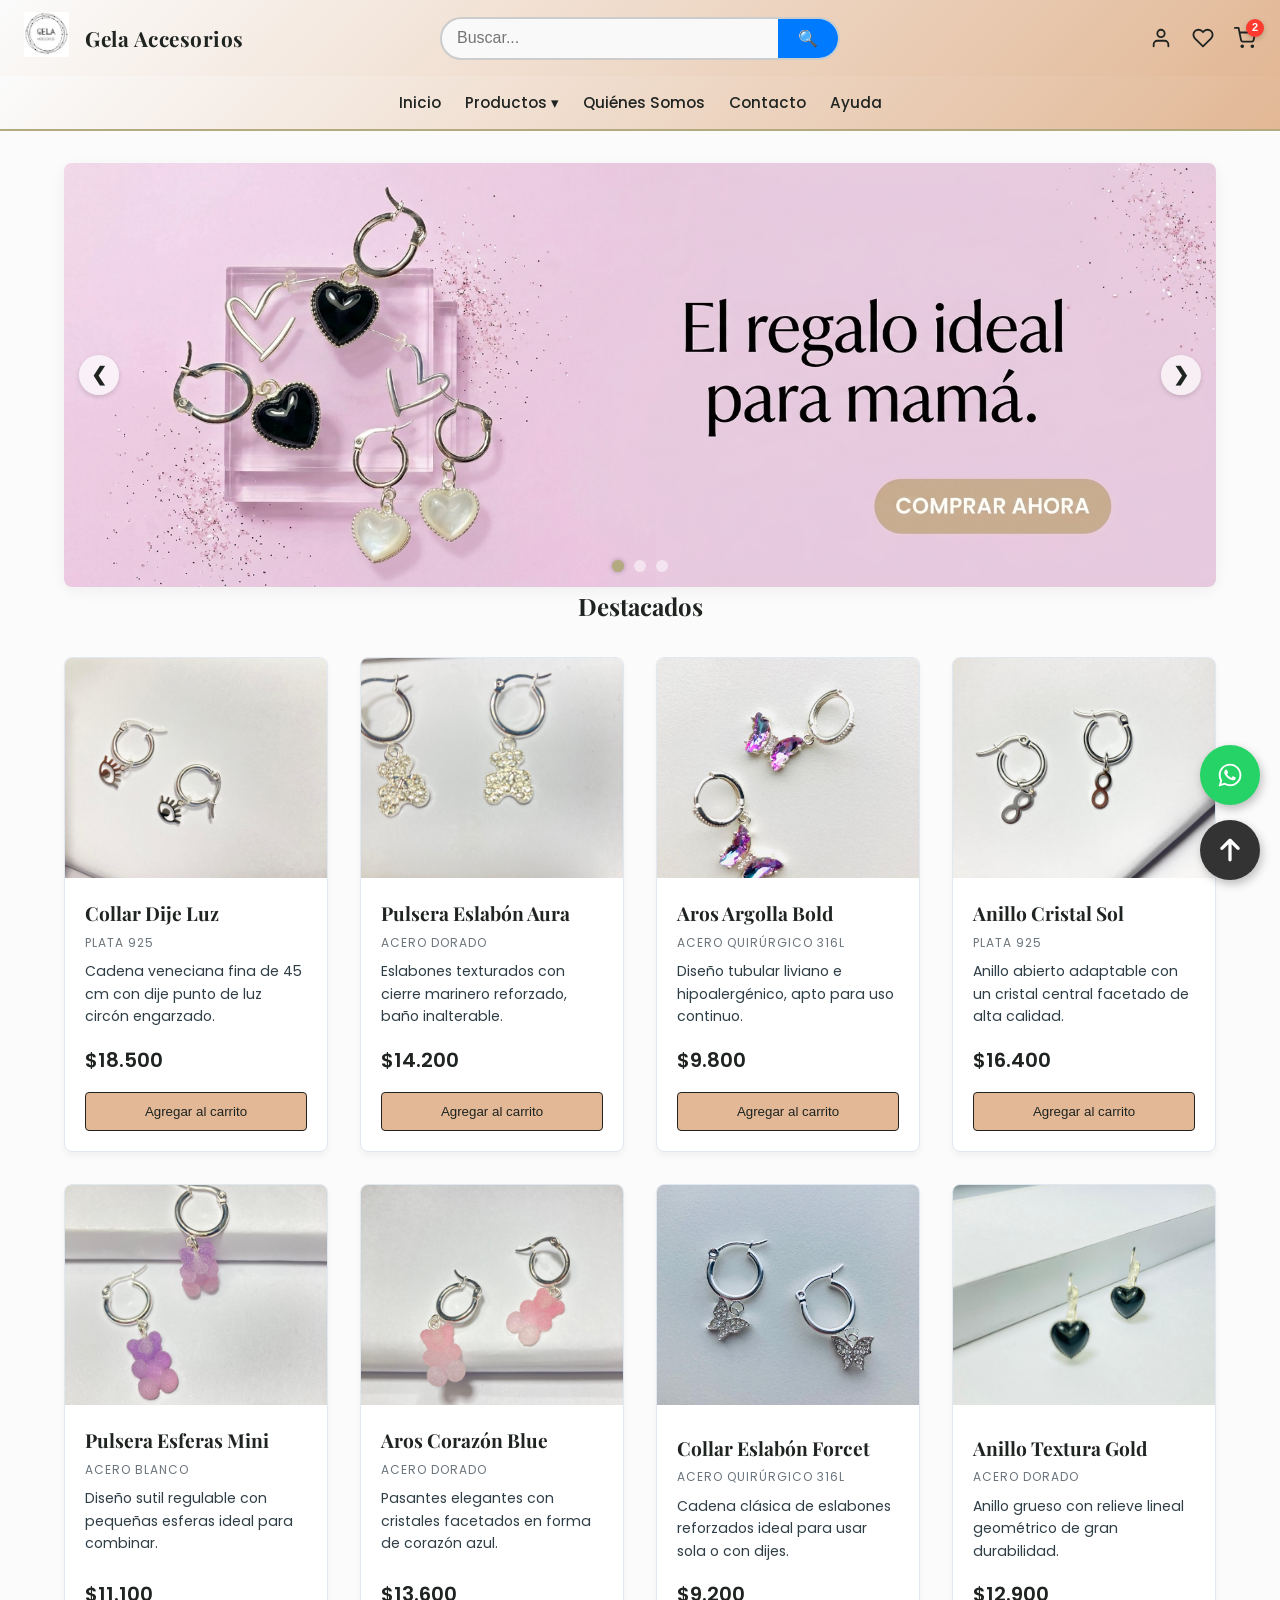
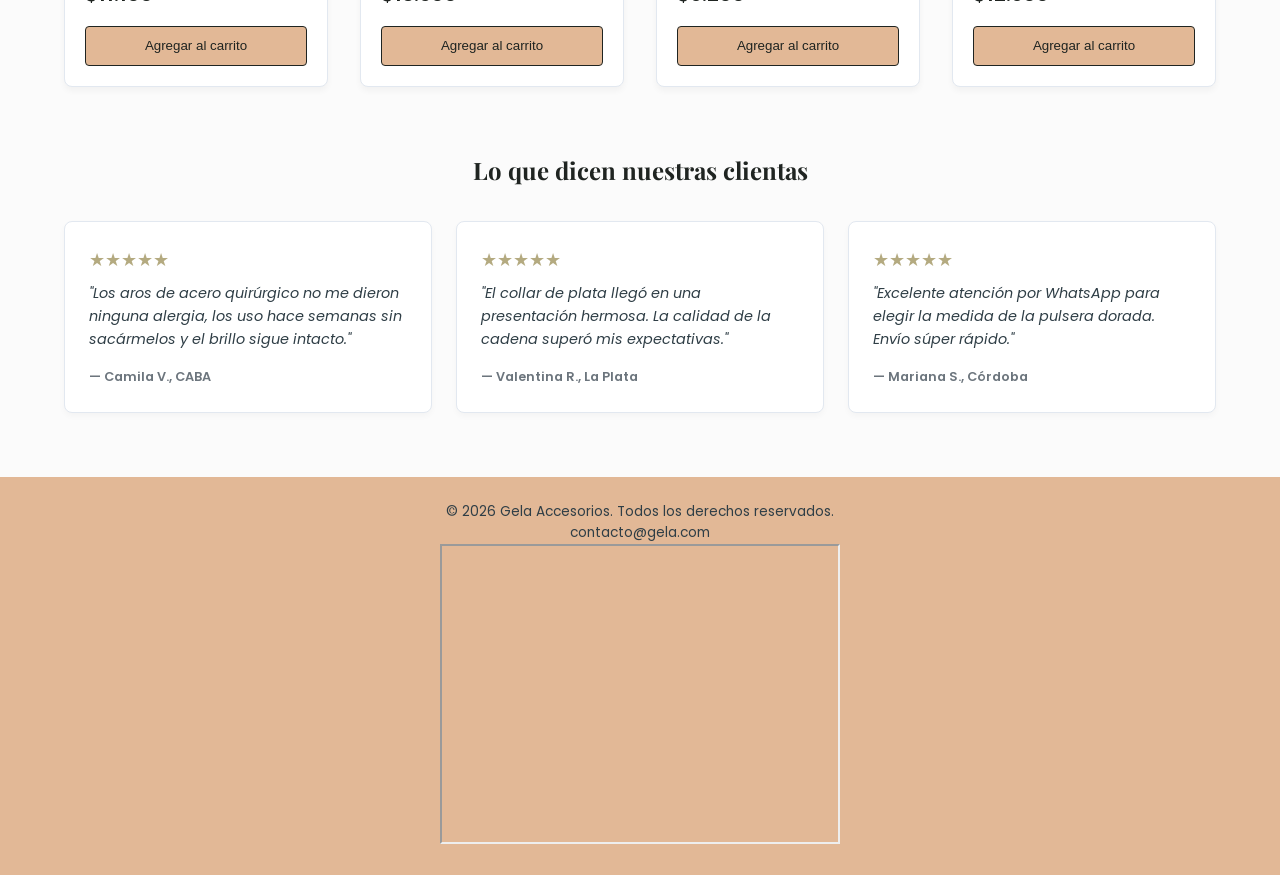
==== commit 8e92ec65: "feat(productos): agregar imagenes y modificar reseñas se agregaron las imagenes a los productos de l" ====
--- a/index.html
+++ b/index.html
@@ -240,6 +240,33 @@
             </article>
         </div>
         </section>
+        <!-- REQUISITO: Reseñas organizadas con CSS Grid -->
+        <section class="reviews">
+            <h2 class="section-title">Lo que dicen nuestras clientas</h2>
+
+            <div class="reviews-grid">
+                <!-- Review 1 -->
+                <article class="review-card">
+                    <p class="review-card__stars">★★★★★</p>
+                    <blockquote class="review-card__text">"Los aros de acero quirúrgico no me dieron ninguna alergia, los uso hace semanas sin sacármelos y el brillo sigue intacto."</blockquote>
+                    <p class="review-card__author">— Camila V., CABA</p>
+                </article>
+
+                <!-- Review 2 -->
+                <article class="review-card">
+                    <p class="review-card__stars">★★★★★</p>
+                    <blockquote class="review-card__text">"El collar de plata llegó en una presentación hermosa. La calidad de la cadena superó mis expectativas."</blockquote>
+                    <p class="review-card__author">— Valentina R., La Plata</p>
+                </article>
+
+                <!-- Review 3 -->
+                <article class="review-card">
+                    <p class="review-card__stars">★★★★★</p>
+                    <blockquote class="review-card__text">"Excelente atención por WhatsApp para elegir la medida de la pulsera dorada. Envío súper rápido."</blockquote>
+                    <p class="review-card__author">— Mariana S., Córdoba</p>
+                </article>
+            </div>
+        </section>
 
 
     </main>
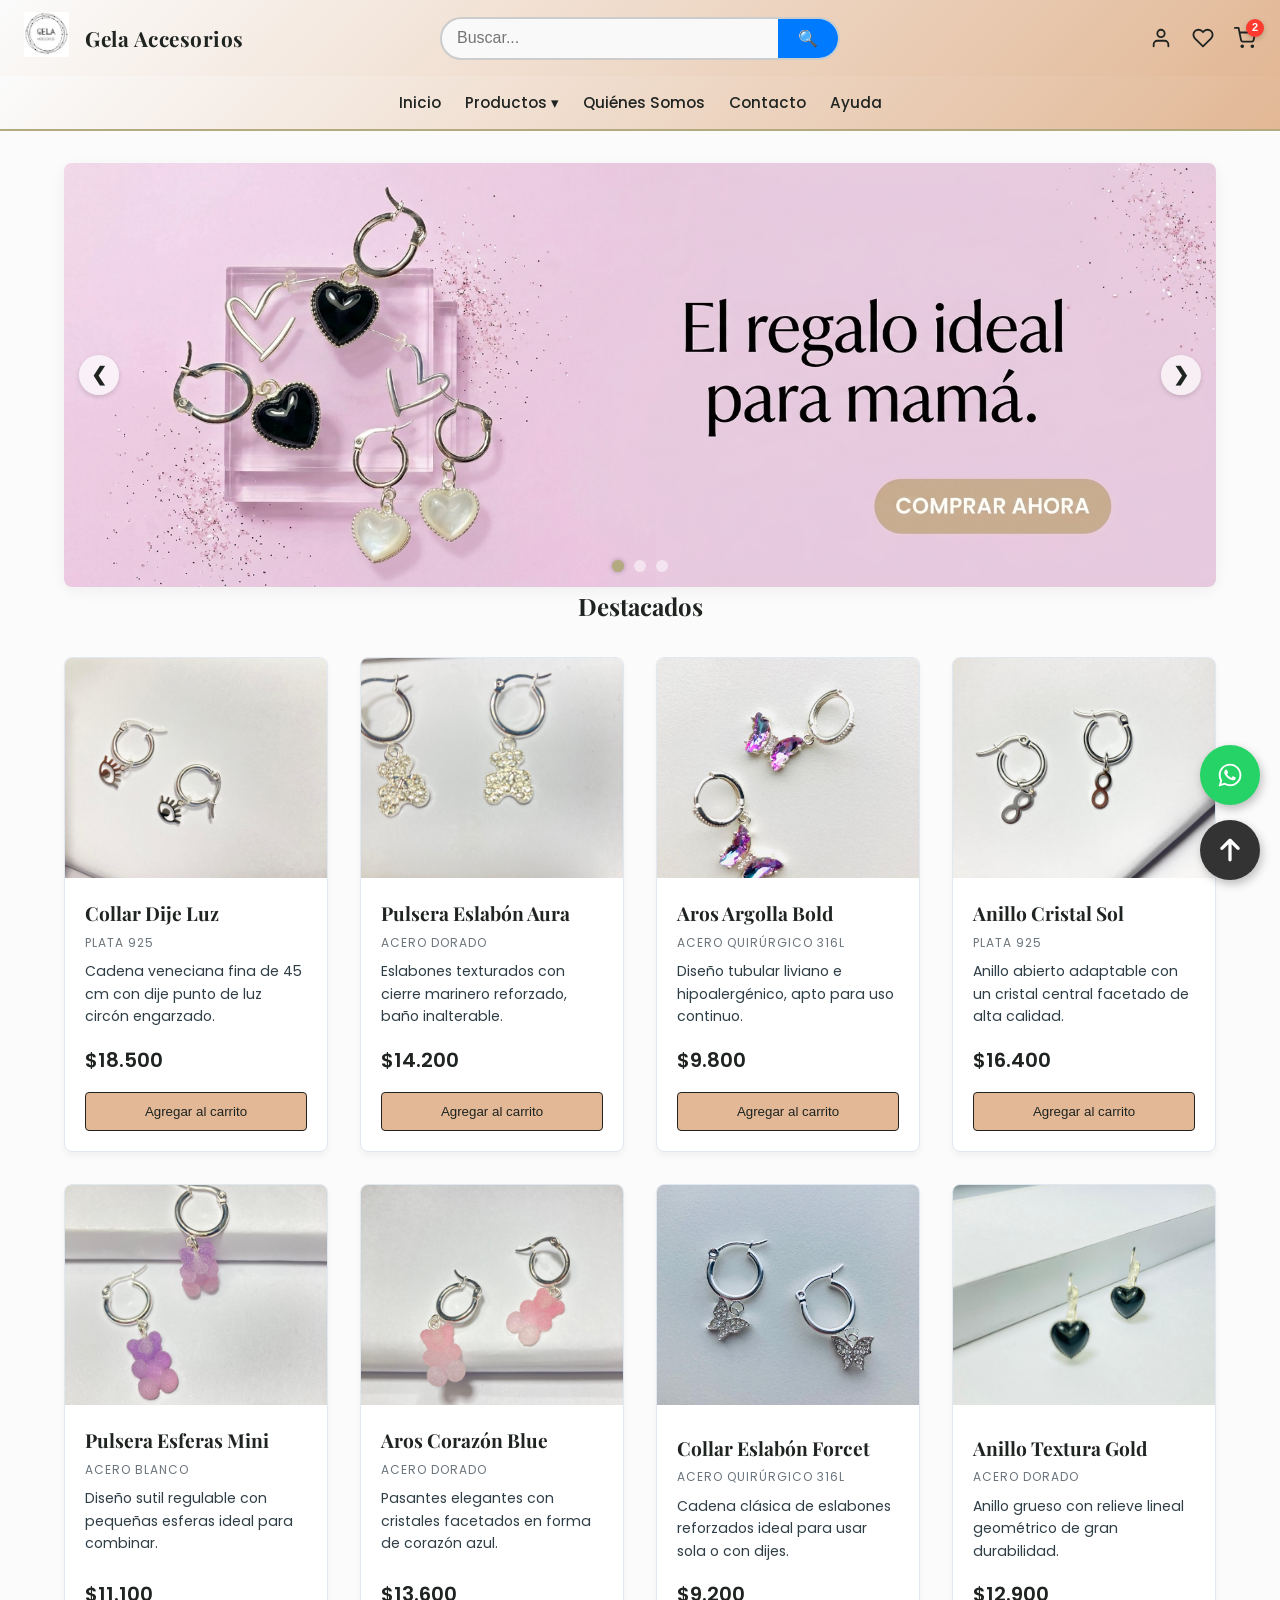
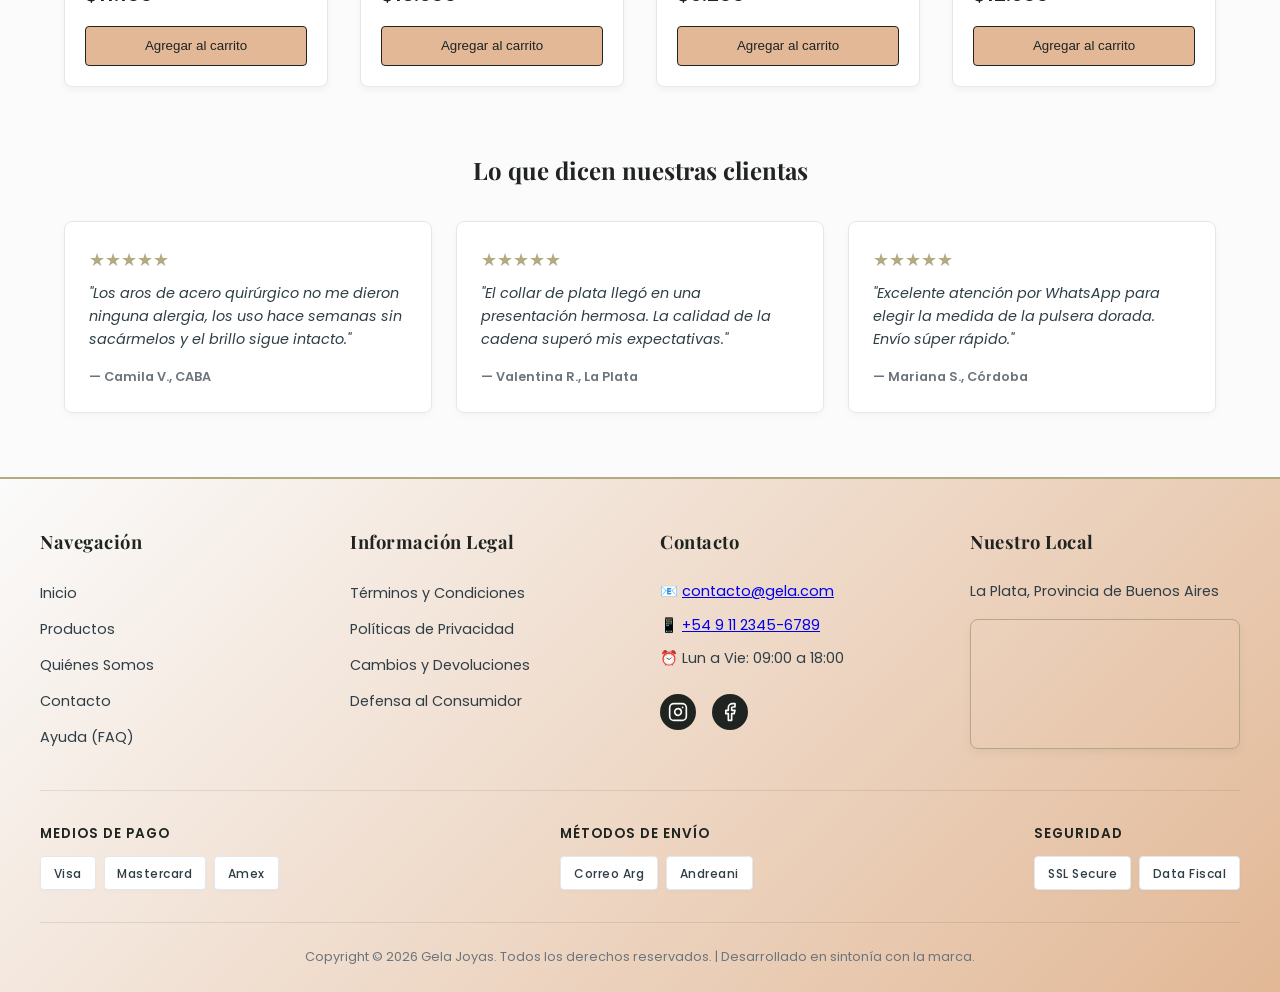
==== commit 1447a267: "feat(footer): crear footer se desarrollo la arquitectura y contenido base del footer. - columna nave" ====
--- a/index.html
+++ b/index.html
@@ -271,14 +271,102 @@
 
     </main>
 
-
-    <!-- Pie de página -->
     <footer class="footer">
-        <p>&copy; 2026 Gela Accesorios. Todos los derechos reservados.</p>
-        <p><a href="mailto:contacto@gela.com">contacto@gela.com</a></p>
-        <div class="multimedia__location-container">
-            <iframe src="https://www.google.com/maps/embed?pb=!1m14!1m8!1m3!1d3271.453018728175!2d-57.953258886656286!3d-34.92017382270907!3m2!1i1024!2i768!4f13.1!3m3!1m2!1s0x95a2e62e3fc93575%3A0x6ffaec3bf616e000!2sPlaza%20Moreno!5e0!3m2!1ses!2sar!4v1790813169656!5m2!1ses!2sar" 
-            width="400" height="300" allowfullscreen="" loading="lazy" referrerpolicy="strict-origin-when-cross-origin" title="Ubicación de nuestro showroom de joyas"></iframe>
+        <div class="footer__container">
+            
+            <!-- Columna 1: Categorías de la Página -->
+            <div class="footer__col">
+                <h3 class="footer__title">Navegación</h3>
+                <ul class="footer__list">
+                    <li><a href="./index.html" class="footer__link">Inicio</a></li>
+                    <li><a href="./pages/productos.html" class="footer__link">Productos</a></li>
+                    <li><a href="./pages/quienes-somos.html" class="footer__link">Quiénes Somos</a></li>
+                    <li><a href="./pages/contacto.html" class="footer__link">Contacto</a></li>
+                    <li><a href="./pages/ayuda.html" class="footer__link">Ayuda (FAQ)</a></li>
+                </ul>
+            </div>
+
+            <!-- Columna 2: Confianza y Aspectos Legales -->
+            <div class="footer__col">
+                <h3 class="footer__title">Información Legal</h3>
+                <ul class="footer__list">
+                    <li><a href="./pages/terminos-condiciones.html" class="footer__link">Términos y Condiciones</a></li>
+                    <li><a href="./pages/privacidad.html" class="footer__link">Políticas de Privacidad</a></li>
+                    <li><a href="./pages/devoluciones.html" class="footer__link">Cambios y Devoluciones</a></li>
+                    <li><a href="./pages/defensa-consumidor.html" class="footer__link">Defensa al Consumidor</a></li>
+                </ul>
+            </div>
+
+            <!-- Columna 3: Contacto y Redes Sociales -->
+            <div class="footer__col">
+                <h3 class="footer__title">Contacto</h3>
+                <ul class="footer__info-list">
+                    <li>📧 <a href="mailto:correo@ejemplo.com">contacto@gela.com</a></li>
+                    <li>📱 <a href="https://wa.me/5491123456789" target="_blank" rel="noopener noreferrer">+54 9 11 2345-6789</a></li>
+                    <li>⏰ Lun a Vie: 09:00 a 18:00</li>
+                </ul>
+                <div class="footer__socials">
+                    <a href="https://www.instagram.com/gela.accesorios/?hl=es-la" target="_blank" rel="noopener noreferrer" class="footer__social-btn" title="Instagram">
+                        <svg xmlns="http://w3.org" width="20" height="20" viewBox="0 0 24 24" fill="none" stroke="currentColor" stroke-width="2" stroke-linecap="round" stroke-linejoin="round"><rect x="2" y="2" width="20" height="20" rx="5" ry="5"></rect><path d="M16 11.37A4 4 0 1 1 12.63 8 4 4 0 0 1 16 11.37z"></path><line x1="17.5" y1="6.5" x2="17.51" y2="6.5"></line></svg>
+                    </a>
+                    <a href="https://www.facebook.com/gela.accesories.5" target="_blank" rel="noopener noreferrer" class="footer__social-btn" title="Facebook">
+                        <svg xmlns="http://w3.org" width="20" height="20" viewBox="0 0 24 24" fill="none" stroke="currentColor" stroke-width="2" stroke-linecap="round" stroke-linejoin="round"><path d="M18 2h-3a5 5 0 0 0-5 5v3H7v4h3v8h4v-8h3l1-4h-4V7a1 1 0 0 1 1-1h3z"></path></svg>
+                    </a>
+                </div>
+            </div>
+
+            <!-- Columna 4: Ubicación Física con Mapa integrado -->
+            <div class="footer__col">
+                <h3 class="footer__title">Nuestro Local</h3>
+                <p class="footer__text">La Plata, Provincia de Buenos Aires</p>
+                <div class="footer__map-container">
+                    <!-- Mapa embebido de Google Maps optimizado para rendimiento -->
+                    <iframe 
+                        src="https://www.google.com/maps/embed?pb=!1m18!1m12!1m3!1d52343.08435772354!2d-57.994369728369165!3d-34.92043086955792!2m3!1f0!2f0!3f0!3m2!1i1024!2i768!4f13.1!3m3!1m2!1s0x95a2e62b1f0085a1%3A0xbcfc44f0547312e3!2sLa%20Plata%2C%20Provincia%20de%20Buenos%20Aires!5e0!3m2!1ses!2sar!4v1791160353049!5m2!1ses!2sar" 
+                        width="100%" 
+                        height="120" 
+                        style="border:0;" 
+                        allowfullscreen="" 
+                        loading="lazy" 
+                        referrerpolicy="no-referrer-when-downgrade">
+                    </iframe>
+                </div>
+            </div>
+
+        </div>
+
+        <!-- Fila Inferior: Medios de Pago, Envío y Sellos de Seguridad -->
+        <div class="footer__trust-bar">
+            <div class="footer__trust-group">
+                <span class="footer__trust-label">Medios de Pago</span>
+                <div class="footer__badges">
+                    <!-- Se usan placeholders visuales limpios en CSS mientras pones tus imágenes -->
+                    <span class="badge-card badge-card--visa">Visa</span>
+                    <span class="badge-card badge-card--master">Mastercard</span>
+                    <span class="badge-card badge-card--amex">Amex</span>
+                </div>
+            </div>
+
+            <div class="footer__trust-group">
+                <span class="footer__trust-label">Métodos de Envío</span>
+                <div class="footer__badges">
+                    <span class="badge-card badge-card--shipping">Correo Arg</span>
+                    <span class="badge-card badge-card--shipping">Andreani</span>
+                </div>
+            </div>
+
+            <div class="footer__trust-group">
+                <span class="footer__trust-label">Seguridad</span>
+                <div class="footer__badges">
+                    <span class="badge-card badge-card--secure">SSL Secure</span>
+                    <span class="badge-card badge-card--afip">Data Fiscal</span>
+                </div>
+            </div>
+        </div>
+
+        <!-- Copyright -->
+        <div class="footer__copyright">
+            <p>Copyright © 2026 Gela Joyas. Todos los derechos reservados. | Desarrollado en sintonía con la marca.</p>
         </div>
     </footer>
 
--- a/css/styles.css
+++ b/css/styles.css
@@ -5,11 +5,12 @@
 3- BARRA DE NAVEGACIÓN
 4- CONTENIDO PRINCIPAL & SECCIONES COMPLETAS (index.html)
 5- FOOTER
-6- FOOTER
-7- SECCIÓN PRODUCTOS CON FLEXBOX
-8- SECCIÓN RESEÑAS CON CSS GRID
-9- ESTILOS BASE DEL FORMULARIO DE CONTACTO (contacto.html)
-10- MEDIA QUERIES - DISEÑO RESPONSIVO
+6- SECCIÓN PRODUCTOS CON FLEXBOX
+7- SECCIÓN RESEÑAS CON CSS GRID
+8- ESTILOS BASE DEL FORMULARIO DE CONTACTO (contacto.html)
+9- FAQ (Preguntas Frecuentes) con acordeón interactivo
+10- RESPONSIVE DESIGN (Media Queries)
+11- EXTRAS: BOTONES FLOTANTES, SCROLL SUAVE, ETC.
 */
 
 
@@ -511,38 +512,160 @@
    5. FOOTER
    ========================================================================== */
 .footer {
-  background-color: var(--color-accent-light);
+  /* Usamos exactamente el mismo degradado elegante de tu Header y Nav */
+  background: linear-gradient(135deg, var(--color-bg-light) 0%, var(--color-accent-light) 100%);
+  color: var(--color-text); /* Texto principal legible oscuro */
+  padding: 3rem 1.5rem 1.5rem 1.5rem;
+  border-top: 2px solid var(--color-accent); /* Línea dorada idéntica al Nav */
+  margin-top: auto;
+}
+
+.footer__container {
+  max-width: 1200px;
+  margin: 0 auto;
+  display: grid;
+  grid-template-columns: repeat(4, 1fr);
+  gap: 2.5rem;
+  padding-bottom: 2.5rem;
+  /* Línea divisoria sutil adaptada al fondo claro */
+  border-bottom: 1px solid rgba(31, 36, 33, 0.1); 
+}
+
+.footer__col {
+  display: flex;
+  flex-direction: column;
+  gap: 1rem;
+}
+
+.footer__title {
+  font-family: var(--font-titles);
+  font-size: 1.15rem;
+  color: var(--color-primary); /* Títulos en el grafito oscuro de tu marca */
+  letter-spacing: 0.5px;
+  margin-bottom: 0.5rem;
+}
+
+/* Forzamos que las listas y enlaces hereden el color correcto */
+.footer__list, 
+.footer__info-list {
+  list-style: none;
+  display: flex;
+  flex-direction: column;
+  gap: 0.65rem;
+}
+
+/* ¡CLAVE! Aseguramos que los enlaces sean oscuros y legibles */
+.footer__link {
+  color: var(--color-text); 
+  text-decoration: none;
+  font-size: 0.9rem;
+  font-weight: 400;
+  transition: color 0.3s ease, padding-left 0.3s ease;
+}
+
+.footer__link:hover {
+  color: var(--color-accent); /* Cambia al dorado satinado en hover */
+  padding-left: 4px;
+}
+
+.footer__info-list li,
+.footer__text {
+  font-size: 0.9rem;
+  font-weight: 400;
   color: var(--color-text);
+}
+
+/* Redes Sociales adaptadas a la paleta clara */
+.footer__socials {
+  display: flex;
+  gap: 1rem;
+  margin-top: 0.5rem;
+}
+
+.footer__social-btn {
+  color: var(--color-bg-light); /* Icono claro */
+  background-color: var(--color-primary); /* Círculo oscuro grafito */
+  width: 36px;
+  height: 36px;
+  border-radius: 50%;
+  display: flex;
+  align-items: center;
+  justify-content: center;
+  transition: background-color 0.3s ease, transform 0.2s ease;
+}
+
+.footer__social-btn:hover {
+  background-color: var(--color-accent); /* Cambia a dorado al pasar el mouse */
+  transform: translateY(-3px);
+}
+
+/* Contenedor del Mapa */
+.footer__map-container {
+  border-radius: 8px;
+  overflow: hidden;
+  border: 1px solid var(--color-accent);
+  box-shadow: 0 4px 10px rgba(0, 0, 0, 0.05);
+}
+
+/* Fila Unificada Inferior (Trust Bar) */
+.footer__trust-bar {
+  max-width: 1200px;
+  margin: 0 auto;
+  padding: 2rem 0;
+  display: flex;
+  justify-content: space-between;
+  align-items: flex-start;
+  flex-wrap: wrap;
+  gap: 2rem;
+  border-bottom: 1px solid rgba(31, 36, 33, 0.1);
+}
+
+.footer__trust-group {
+  display: flex;
+  flex-direction: column;
+  gap: 0.75rem;
+}
+
+.footer__trust-label {
+  font-family: var(--font-body);
+  font-size: 0.85rem;
+  font-weight: 600;
+  text-transform: uppercase;
+  letter-spacing: 1px;
+  color: var(--color-primary);
+}
+
+.footer__badges {
+  display: flex;
+  gap: 0.5rem;
+  flex-wrap: wrap;
+}
+
+/* Tarjetas y medios de pago integrados con bordes sutiles */
+.badge-card {
+  background-color: var(--color-surface);
+  border: 1px solid var(--color-border);
+  padding: 0.4rem 0.8rem;
+  border-radius: 4px;
+  font-size: 0.75rem;
+  font-weight: 500;
+  color: var(--color-text);
+  letter-spacing: 0.5px;
+  box-shadow: 0 2px 4px rgba(0,0,0,0.02);
+}
+
+/* Copyright Row */
+.footer__copyright {
   text-align: center;
-  padding: 1.5rem 1rem;
-  font-size: 0.85rem;
-  margin-top: auto; /* Garantiza que si hay poco contenido el footer se quede abajo */
-}
-
-.footer a {
-  color: var(--color-text);
-  text-decoration: none;
-}
+  padding-top: 1.5rem;
+  font-size: 0.8rem;
+  color: var(--color-muted);
+}
+
 
 
 /* ==========================================================================
-   6. FOOTER
-   ========================================================================== */
-.footer {
-  background-color: var(--color-accent-light);
-  color: var(--color-text);
-  text-align: center;
-  padding: 1.5rem 1rem;
-  font-size: 0.85rem;
-}
-
-.footer a {
-  color: var(--color-text);
-  text-decoration: none;
-}
-
-/* ==========================================================================
-   7. SECCIÓN PRODUCTOS CON CSS GRID LAYOUT
+   6. SECCIÓN PRODUCTOS CON CSS GRID LAYOUT
    ========================================================================== */
 .section-title {
   font-family: var(--font-titles);
@@ -659,7 +782,7 @@
 
 
 /* ==========================================================================
-   8. SECCIÓN RESEÑAS CON CSS GRID
+   7. SECCIÓN RESEÑAS CON CSS GRID
    ========================================================================== */
 .reviews {
   /* Modificado: Ahora comparte el mismo ancho máximo y comportamiento que los productos */
@@ -706,7 +829,7 @@
 }
 
 /* ==========================================================================
-   9. ESTILOS BASE DEL FORMULARIO DE CONTACTO (contacto.html)
+   8. ESTILOS BASE DEL FORMULARIO DE CONTACTO (contacto.html)
    ========================================================================== */
 
 /* --- ESTRUCTURA GENERAL --- */
@@ -781,7 +904,7 @@
   cursor: pointer;
 }
 
-/* --- LÓGICA DESPLEGABLE (SIN JAVASCRIPT) --- */
+/* --- LÓGICA DESPLEGABLE --- */
 
 /* Ocultamos el campo de pedido por defecto */
 .contact-form__pedido-desplegable {
@@ -794,7 +917,7 @@
   display: block;
 }
 
-/* --- CASILLA DE CHECKBOX (BOLETÍN) --- */
+/* --- CASILLA DE CHECKBOX --- */
 
 .contact-form__group--checkbox {
   flex-direction: row;   
@@ -837,6 +960,111 @@
 }
 
 
+
+
+/* ==========================================================================
+   9. PREGUNTAS FRECUENTES (FAQ)
+   ========================================================================== */
+
+/* Contenedor principal de FAQs */
+.faq-section {
+  max-width: 800px;
+  margin: 40px auto;
+  padding: 0 20px;
+  font-family: 'Poppins', sans-serif;
+}
+
+.faq-title {
+  font-family: 'Playfair Display', serif;
+  text-align: center;
+  margin-bottom: 30px;
+  color: #333;
+}
+
+.faq-container {
+  display: flex;
+  flex-direction: column;
+  gap: 15px; /* Espaciado entre cada recuadro */
+}
+
+/* El recuadro de cada pregunta */
+.faq-item {
+  background-color: #ffffff;
+  border: 1px solid #e0e0e0;
+  border-radius: 8px;
+  overflow: hidden;
+  box-shadow: 0 2px 4px rgba(0, 0, 0, 0.02);
+  transition: border-color 0.3s ease;
+}
+
+.faq-item:hover {
+  border-color: #b59410; /* Color destacado al pasar el cursor */
+}
+
+/* encabezado interactivo */
+.faq-header {
+  padding: 18px 20px;
+  display: flex;
+  justify-content: space-between;
+  align-items: center;
+  cursor: pointer;
+  list-style: none; /* Oculta la flecha por defecto del navegador en Chrome/Firefox */
+  font-weight: 500;
+  color: #2c3e50;
+  user-select: none;
+}
+
+/* Oculta la flecha por defecto en navegadores Safari */
+.faq-header::-webkit-details-marker {
+  display: none;
+}
+
+/* Alineación del ícono/emoji con el texto */
+.faq-icon-title {
+  display: flex;
+  align-items: center;
+  gap: 12px;
+}
+
+.faq-emoji {
+  font-size: 1.2rem;
+}
+
+/* Estilos y animación de la flecha */
+.faq-arrow {
+  font-size: 0.8rem;
+  color: #aaa;
+  transition: transform 0.3s ease;
+}
+
+/* EFECTO MÁGICO: Cuando el <details> se abre, rota la flecha 180 grados */
+.faq-item[open] .faq-arrow {
+  transform: rotate(180deg);
+  color: #b59410;
+}
+
+/* El contenedor del texto oculto (Respuesta) */
+.faq-content {
+  padding: 0 20px 20px 52px; /* Margen izquierdo alineado con el inicio del texto */
+  color: #666;
+  font-size: 0.95rem;
+  line-height: 1.6;
+  border-top: 1px solid #f5f5f5;
+  background-color: #fafafa;
+  animation: slideDown 0.3s ease-out; /* Animación de aparición suave */
+}
+
+/* Animación de despliegue */
+@keyframes slideDown {
+  from {
+    opacity: 0;
+    transform: translateY(-5px);
+  }
+  to {
+    opacity: 1;
+    transform: translateY(0);
+  }
+}
 
 
 /* ==========================================================================
@@ -895,115 +1123,15 @@
   }
 }
 
-/* PREGUNTAS FRECUENTES */
-
-/* Contenedor principal de FAQs */
-.faq-section {
-  max-width: 800px;
-  margin: 40px auto;
-  padding: 0 20px;
-  font-family: 'Poppins', sans-serif;
-}
-
-.faq-title {
-  font-family: 'Playfair Display', serif;
-  text-align: center;
-  margin-bottom: 30px;
-  color: #333;
-}
-
-.faq-container {
-  display: flex;
-  flex-direction: column;
-  gap: 15px; /* Espaciado entre cada recuadro */
-}
-
-/* El recuadro de cada pregunta */
-.faq-item {
-  background-color: #ffffff;
-  border: 1px solid #e0e0e0;
-  border-radius: 8px;
-  overflow: hidden;
-  box-shadow: 0 2px 4px rgba(0, 0, 0, 0.02);
-  transition: border-color 0.3s ease;
-}
-
-.faq-item:hover {
-  border-color: #b59410; /* Color destacado (ej: dorado para joyas) al pasar el cursor */
-}
-
-/* El encabezado interactivo (Pregunta + Flecha) */
-.faq-header {
-  padding: 18px 20px;
-  display: flex;
-  justify-content: space-between;
-  align-items: center;
-  cursor: pointer;
-  list-style: none; /* Oculta la flecha por defecto del navegador en Chrome/Firefox */
-  font-weight: 500;
-  color: #2c3e50;
-  user-select: none;
-}
-
-/* Oculta la flecha por defecto en navegadores Safari */
-.faq-header::-webkit-details-marker {
-  display: none;
-}
-
-/* Alineación del ícono/emoji con el texto */
-.faq-icon-title {
-  display: flex;
-  align-items: center;
-  gap: 12px;
-}
-
-.faq-emoji {
-  font-size: 1.2rem;
-}
-
-/* Estilos y animación de la flecha */
-.faq-arrow {
-  font-size: 0.8rem;
-  color: #aaa;
-  transition: transform 0.3s ease;
-}
-
-/* EFECTO MÁGICO: Cuando el <details> se abre, rota la flecha 180 grados */
-.faq-item[open] .faq-arrow {
-  transform: rotate(180deg);
-  color: #b59410;
-}
-
-/* El contenedor del texto oculto (Respuesta) */
-.faq-content {
-  padding: 0 20px 20px 52px; /* Margen izquierdo alineado con el inicio del texto */
-  color: #666;
-  font-size: 0.95rem;
-  line-height: 1.6;
-  border-top: 1px solid #f5f5f5;
-  background-color: #fafafa;
-  animation: slideDown 0.3s ease-out; /* Animación de aparición suave */
-}
-
-/* Animación de despliegue */
-@keyframes slideDown {
-  from {
-    opacity: 0;
-    transform: translateY(-5px);
-  }
-  to {
-    opacity: 1;
-    transform: translateY(0);
-  }
-}
-
-
-
-
-
-/* 11 - BOTONES FLOTANTES */
-/* Esto hace que el navegador scrollee suavemente sin usar JS */
-
+
+
+
+
+
+
+/* 11. EXTRAS */
+
+/* BOTONES FLOTANTES */
 /* Estilos de los botones */
 html {
   scroll-behavior: smooth;
